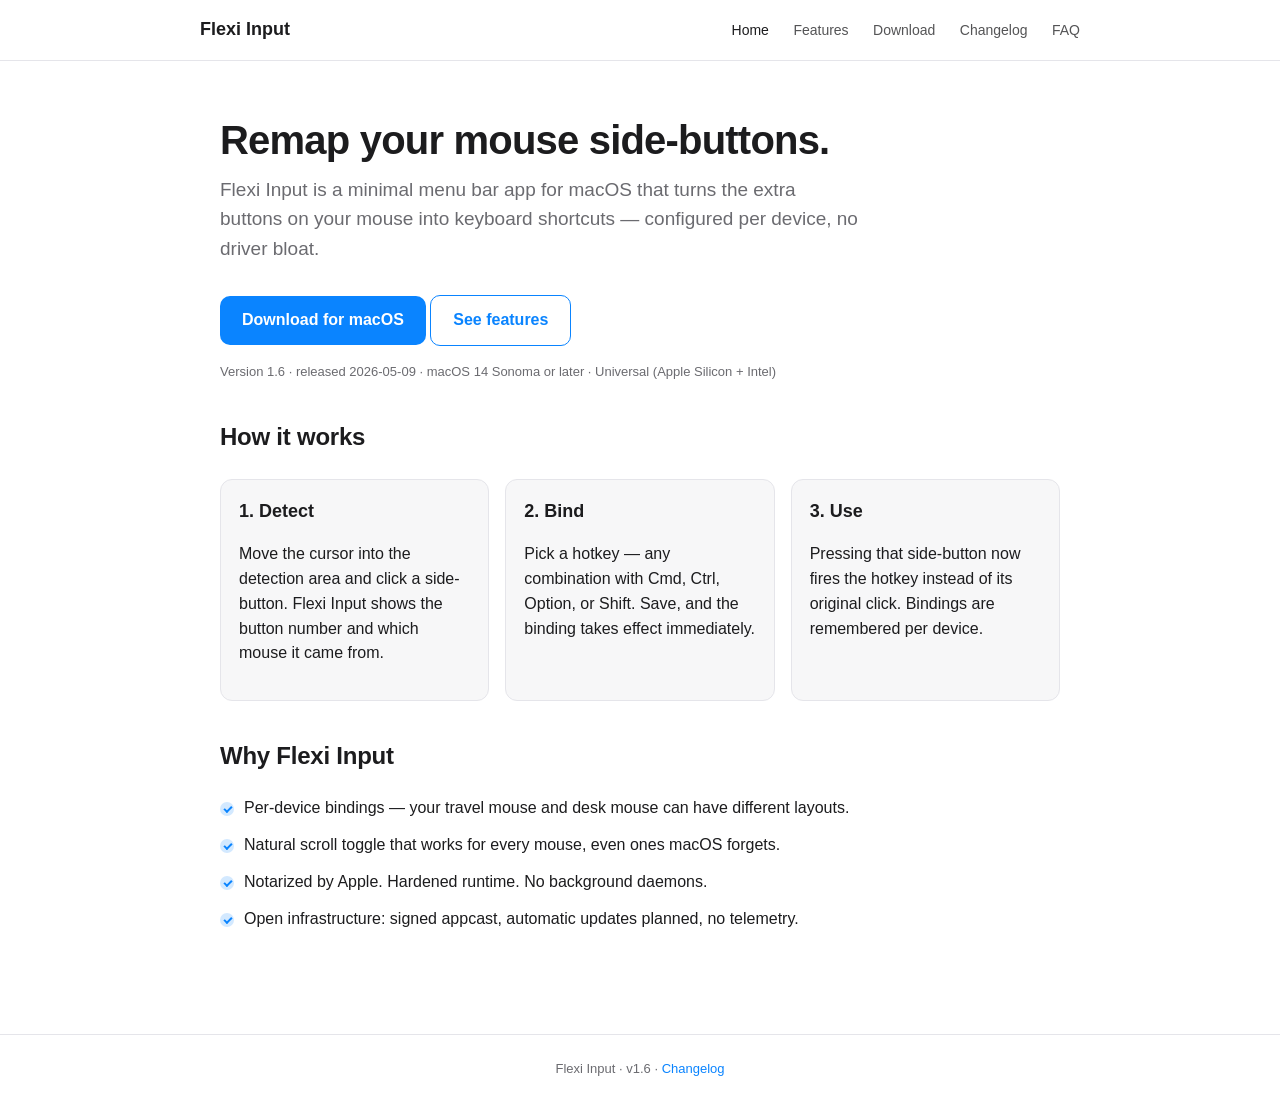
==== index.html @ a843cd30 "Publish Flexi Input v1.6" ====
<!doctype html>
<html lang="en">
<head>
    <meta charset="utf-8">
    <meta name="viewport" content="width=device-width, initial-scale=1">
    <title>Flexi Input — remap mouse side-buttons to any hotkey</title>
    <meta name="description" content="A tiny menu bar app for macOS that turns your mouse side-buttons into keyboard shortcuts, per device.">
    <link rel="stylesheet" href="styles.css">
</head>
<body>
    <header class="site">
        <div class="inner">
            <a class="brand" href="./">Flexi Input</a>
            <nav>
                <a href="./" class="active">Home</a>
                <a href="features.html">Features</a>
                <a href="download.html">Download</a>
                <a href="changelog.html">Changelog</a>
                <a href="faq.html">FAQ</a>
            </nav>
        </div>
    </header>

    <main class="container">
        <h1>Remap your mouse side-buttons.</h1>
        <p class="lede">Flexi Input is a minimal menu bar app for macOS that turns the extra buttons on your mouse into keyboard shortcuts — configured per device, no driver bloat.</p>

        <p>
            <a class="cta" href="https://github.com/duypv/flexiinput/releases/download/v1.6/FlexiInput-1.6.dmg">Download for macOS</a>
            <a class="cta secondary" href="features.html">See features</a>
        </p>
        <p class="meta">Version 1.6 · released 2026-05-09 · macOS 14 Sonoma or later · Universal (Apple Silicon + Intel)</p>

        <h2>How it works</h2>
        <div class="cards">
            <div class="card">
                <h3>1. Detect</h3>
                <p>Move the cursor into the detection area and click a side-button. Flexi Input shows the button number and which mouse it came from.</p>
            </div>
            <div class="card">
                <h3>2. Bind</h3>
                <p>Pick a hotkey — any combination with Cmd, Ctrl, Option, or Shift. Save, and the binding takes effect immediately.</p>
            </div>
            <div class="card">
                <h3>3. Use</h3>
                <p>Pressing that side-button now fires the hotkey instead of its original click. Bindings are remembered per device.</p>
            </div>
        </div>

        <h2>Why Flexi Input</h2>
        <ul class="checks">
            <li>Per-device bindings — your travel mouse and desk mouse can have different layouts.</li>
            <li>Natural scroll toggle that works for every mouse, even ones macOS forgets.</li>
            <li>Notarized by Apple. Hardened runtime. No background daemons.</li>
            <li>Open infrastructure: signed appcast, automatic updates planned, no telemetry.</li>
        </ul>
    </main>

    <footer class="site">
        Flexi Input · v1.6 · <a href="changelog.html">Changelog</a>
    </footer>
</body>
</html>
---- styles.css ----
:root {
    color-scheme: light dark;
    --bg: #ffffff;
    --fg: #1c1c1e;
    --muted: #6b6b70;
    --accent: #0a84ff;
    --accent-fg: #ffffff;
    --border: #e5e5ea;
    --card: #f7f7f8;
    --code-bg: #f1f1f3;
    --max: 880px;
}

@media (prefers-color-scheme: dark) {
    :root {
        --bg: #1c1c1e;
        --fg: #f5f5f7;
        --muted: #a1a1a6;
        --accent: #0a84ff;
        --accent-fg: #ffffff;
        --border: #2c2c2e;
        --card: #232325;
        --code-bg: #2c2c2e;
    }
}

* { box-sizing: border-box; }

html, body {
    margin: 0;
    padding: 0;
    background: var(--bg);
    color: var(--fg);
    font-family: -apple-system, BlinkMacSystemFont, "SF Pro Text", "Helvetica Neue", Arial, sans-serif;
    font-size: 16px;
    line-height: 1.55;
    -webkit-font-smoothing: antialiased;
}

a { color: var(--accent); text-decoration: none; }
a:hover { text-decoration: underline; }

.container {
    max-width: var(--max);
    margin: 0 auto;
    padding: 24px 20px 80px;
}

header.site {
    border-bottom: 1px solid var(--border);
    padding: 16px 20px;
}

header.site .inner {
    max-width: var(--max);
    margin: 0 auto;
    display: flex;
    align-items: center;
    justify-content: space-between;
    gap: 24px;
}

header.site .brand {
    font-weight: 600;
    font-size: 18px;
    color: var(--fg);
}

header.site nav a {
    color: var(--fg);
    margin-left: 20px;
    font-size: 14px;
    opacity: 0.75;
}

header.site nav a:hover,
header.site nav a.active {
    opacity: 1;
    text-decoration: none;
}

footer.site {
    border-top: 1px solid var(--border);
    padding: 24px 20px;
    color: var(--muted);
    font-size: 13px;
    text-align: center;
}

h1 { font-size: 40px; line-height: 1.15; margin: 32px 0 12px; letter-spacing: -0.02em; }
h2 { font-size: 24px; margin: 36px 0 12px; letter-spacing: -0.01em; }
h3 { font-size: 18px; margin: 24px 0 8px; }

.lede { font-size: 19px; color: var(--muted); margin: 0 0 32px; max-width: 640px; }

.cta {
    display: inline-flex;
    align-items: center;
    gap: 8px;
    background: var(--accent);
    color: var(--accent-fg);
    padding: 12px 22px;
    border-radius: 10px;
    font-weight: 600;
    font-size: 16px;
}
.cta:hover { text-decoration: none; opacity: 0.92; }
.cta.secondary {
    background: transparent;
    color: var(--accent);
    border: 1px solid var(--accent);
}

.meta {
    color: var(--muted);
    font-size: 13px;
    margin-top: 10px;
}

.cards {
    display: grid;
    grid-template-columns: repeat(auto-fit, minmax(240px, 1fr));
    gap: 16px;
    margin: 24px 0;
}
.card {
    background: var(--card);
    border: 1px solid var(--border);
    border-radius: 12px;
    padding: 18px;
}
.card h3 { margin-top: 0; }

pre, code {
    font-family: ui-monospace, SFMono-Regular, "SF Mono", Menlo, Consolas, monospace;
    font-size: 14px;
}
pre {
    background: var(--code-bg);
    padding: 12px 14px;
    border-radius: 8px;
    overflow-x: auto;
}
code { background: var(--code-bg); padding: 2px 6px; border-radius: 4px; }
pre code { background: transparent; padding: 0; }

.release {
    border: 1px solid var(--border);
    border-radius: 12px;
    padding: 16px 18px;
    margin-bottom: 14px;
    background: var(--card);
}
.release h2 { margin-top: 0; display: flex; align-items: baseline; gap: 12px; }
.release h2 small { color: var(--muted); font-size: 13px; font-weight: 400; }
.release pre { background: transparent; padding: 0; white-space: pre-wrap; }

ul.checks { list-style: none; padding: 0; }
ul.checks li { padding: 6px 0 6px 24px; position: relative; }
ul.checks li::before {
    content: "";
    position: absolute;
    left: 0; top: 12px;
    width: 14px; height: 14px;
    border-radius: 50%;
    background: var(--accent);
    opacity: 0.18;
}
ul.checks li::after {
    content: "";
    position: absolute;
    left: 4px; top: 16px;
    width: 6px; height: 3px;
    border-left: 2px solid var(--accent);
    border-bottom: 2px solid var(--accent);
    transform: rotate(-45deg);
}

details {
    border: 1px solid var(--border);
    border-radius: 10px;
    padding: 12px 16px;
    margin: 8px 0;
    background: var(--card);
}
details summary {
    cursor: pointer;
    font-weight: 500;
}
details[open] summary { margin-bottom: 8px; }
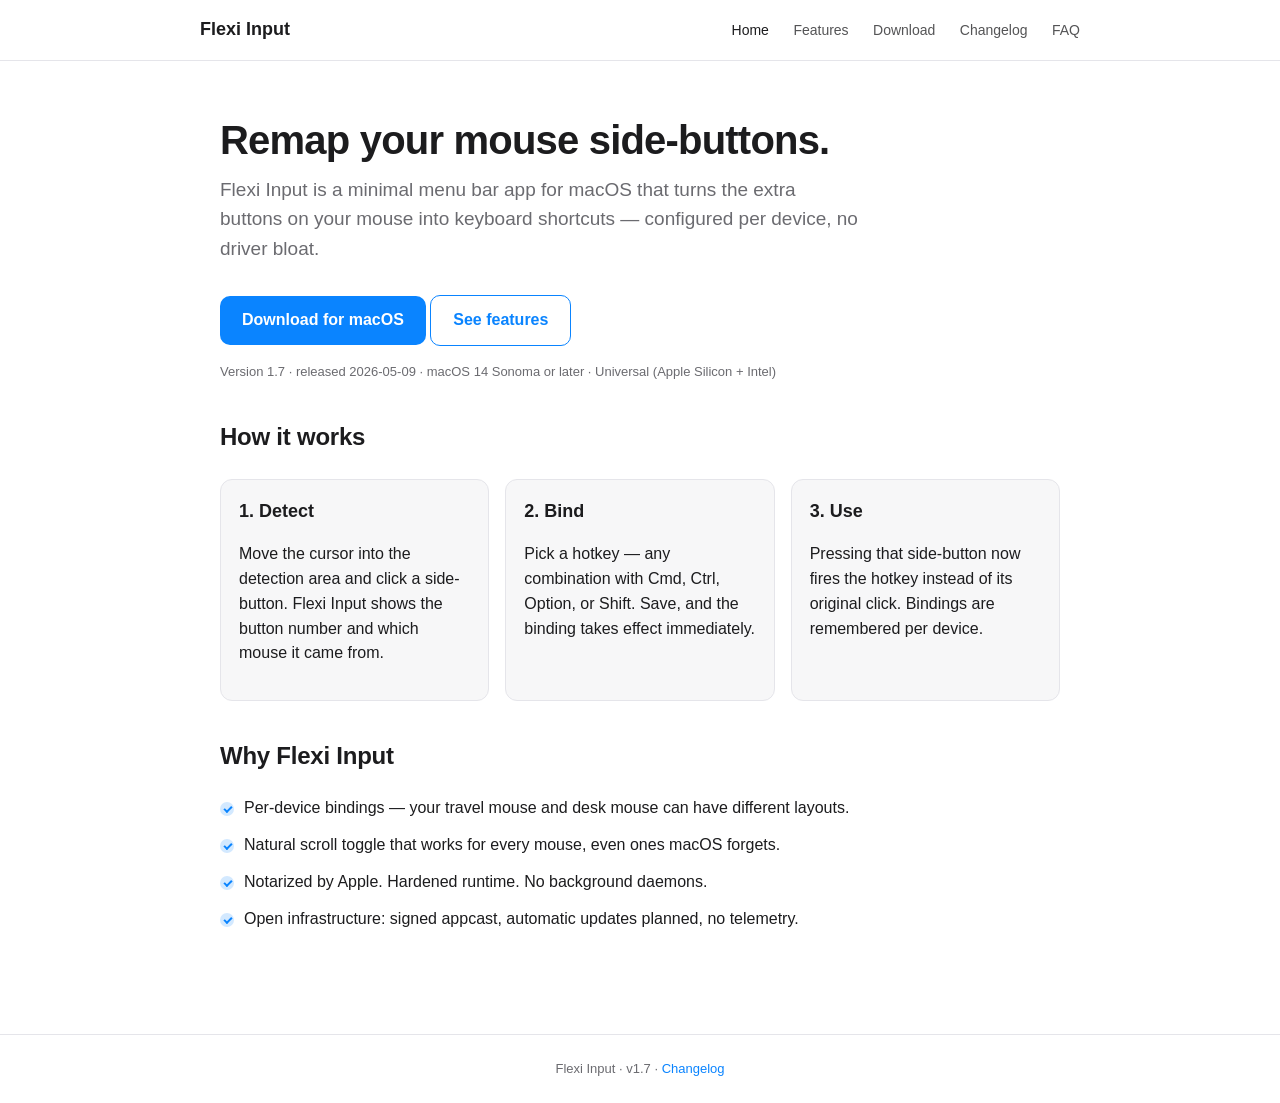
==== commit 18e64817: "Publish Flexi Input v1.7" ====
--- a/index.html
+++ b/index.html
@@ -26,10 +26,10 @@
         <p class="lede">Flexi Input is a minimal menu bar app for macOS that turns the extra buttons on your mouse into keyboard shortcuts — configured per device, no driver bloat.</p>
 
         <p>
-            <a class="cta" href="https://github.com/duypv/flexiinput/releases/download/v1.6/FlexiInput-1.6.dmg">Download for macOS</a>
+            <a class="cta" href="https://github.com/duypv/flexiinput/releases/download/v1.7/FlexiInput-1.7.dmg">Download for macOS</a>
             <a class="cta secondary" href="features.html">See features</a>
         </p>
-        <p class="meta">Version 1.6 · released 2026-05-09 · macOS 14 Sonoma or later · Universal (Apple Silicon + Intel)</p>
+        <p class="meta">Version 1.7 · released 2026-05-09 · macOS 14 Sonoma or later · Universal (Apple Silicon + Intel)</p>
 
         <h2>How it works</h2>
         <div class="cards">
@@ -57,7 +57,7 @@
     </main>
 
     <footer class="site">
-        Flexi Input · v1.6 · <a href="changelog.html">Changelog</a>
+        Flexi Input · v1.7 · <a href="changelog.html">Changelog</a>
     </footer>
 </body>
 </html>
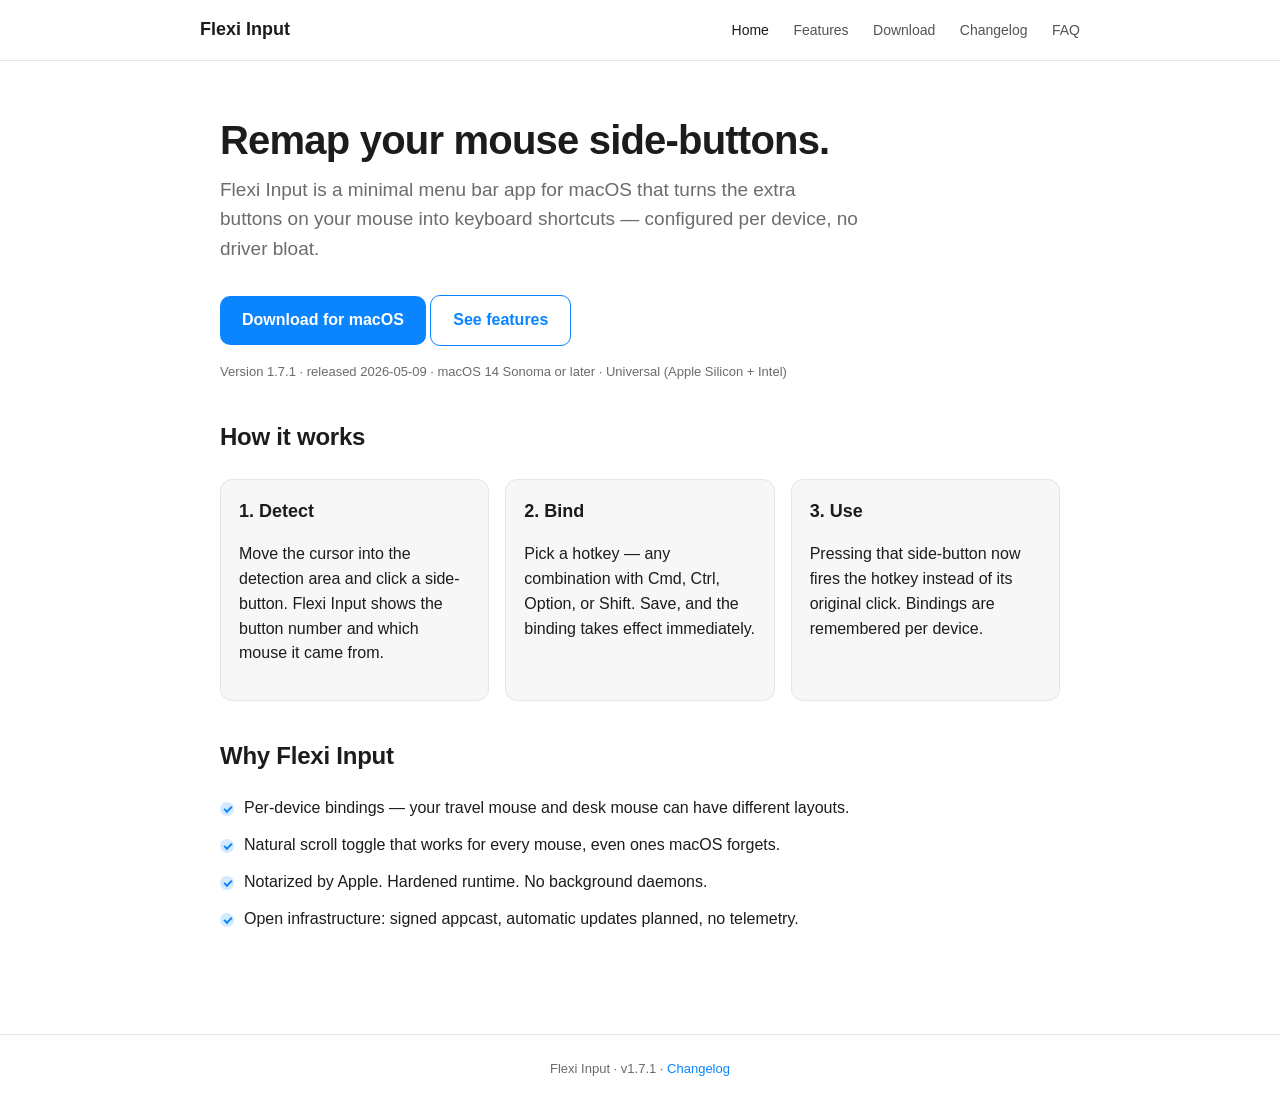
==== commit f4993cdd: "Publish Flexi Input v1.7.1" ====
--- a/index.html
+++ b/index.html
@@ -26,10 +26,10 @@
         <p class="lede">Flexi Input is a minimal menu bar app for macOS that turns the extra buttons on your mouse into keyboard shortcuts — configured per device, no driver bloat.</p>
 
         <p>
-            <a class="cta" href="https://github.com/duypv/flexiinput/releases/download/v1.7/FlexiInput-1.7.dmg">Download for macOS</a>
+            <a class="cta" href="https://github.com/duypv/flexiinput/releases/download/v1.7.1/FlexiInput-1.7.1.dmg">Download for macOS</a>
             <a class="cta secondary" href="features.html">See features</a>
         </p>
-        <p class="meta">Version 1.7 · released 2026-05-09 · macOS 14 Sonoma or later · Universal (Apple Silicon + Intel)</p>
+        <p class="meta">Version 1.7.1 · released 2026-05-09 · macOS 14 Sonoma or later · Universal (Apple Silicon + Intel)</p>
 
         <h2>How it works</h2>
         <div class="cards">
@@ -57,7 +57,7 @@
     </main>
 
     <footer class="site">
-        Flexi Input · v1.7 · <a href="changelog.html">Changelog</a>
+        Flexi Input · v1.7.1 · <a href="changelog.html">Changelog</a>
     </footer>
 </body>
 </html>
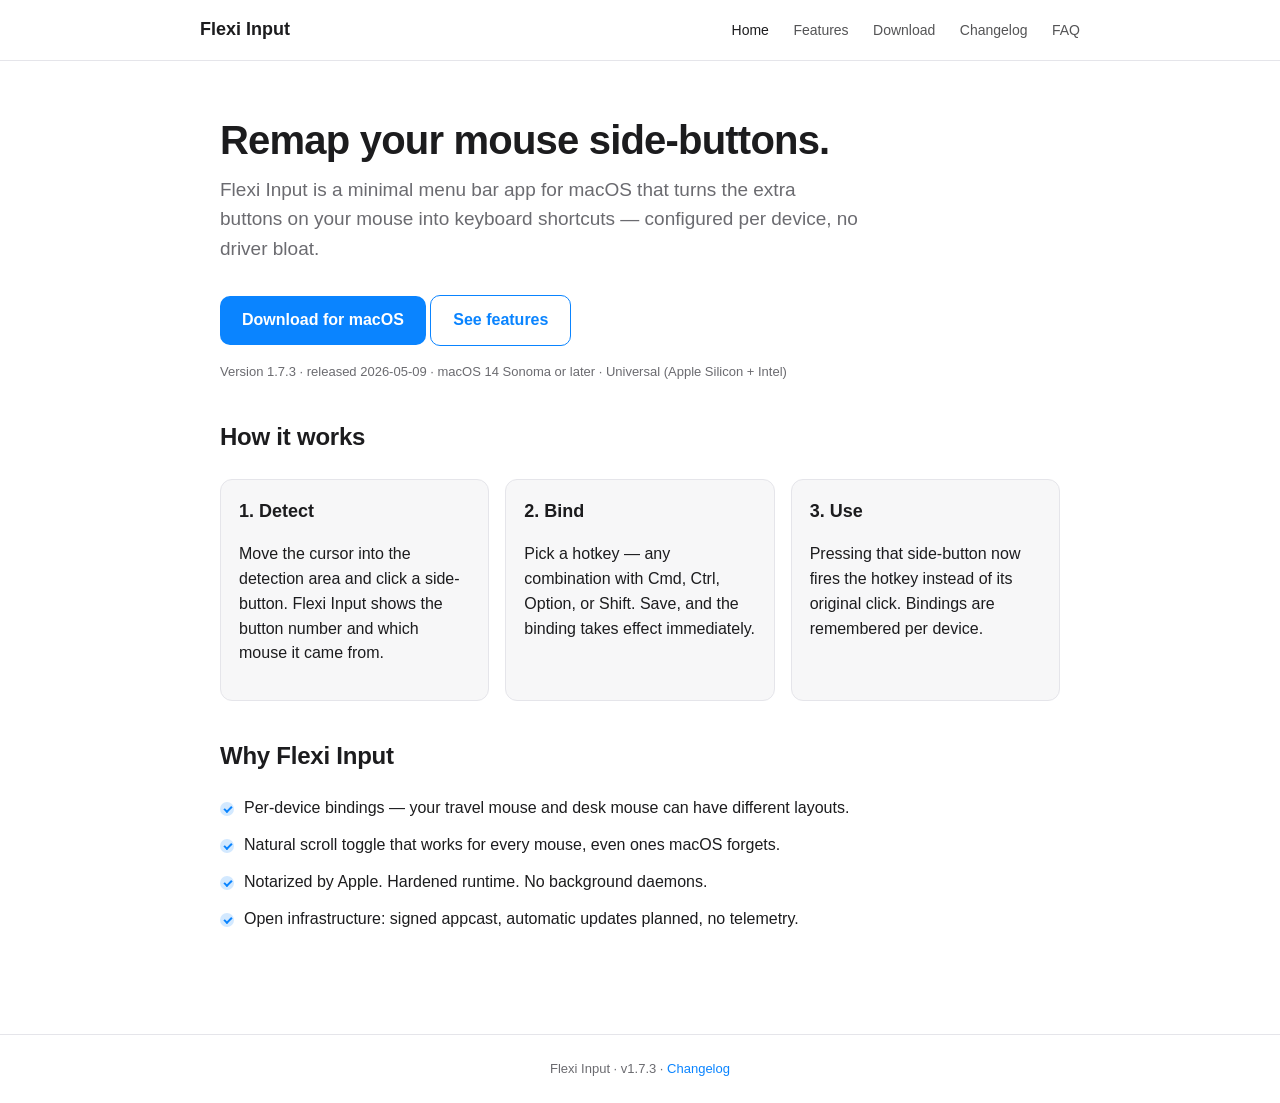
==== commit a9ec3c89: "Publish Flexi Input v1.7.3" ====
--- a/index.html
+++ b/index.html
@@ -26,10 +26,10 @@
         <p class="lede">Flexi Input is a minimal menu bar app for macOS that turns the extra buttons on your mouse into keyboard shortcuts — configured per device, no driver bloat.</p>
 
         <p>
-            <a class="cta" href="https://github.com/duypv/flexiinput/releases/download/v1.7.1/FlexiInput-1.7.1.dmg">Download for macOS</a>
+            <a class="cta" href="https://github.com/duypv/flexiinput/releases/download/v1.7.3/FlexiInput-1.7.3.dmg">Download for macOS</a>
             <a class="cta secondary" href="features.html">See features</a>
         </p>
-        <p class="meta">Version 1.7.1 · released 2026-05-09 · macOS 14 Sonoma or later · Universal (Apple Silicon + Intel)</p>
+        <p class="meta">Version 1.7.3 · released 2026-05-09 · macOS 14 Sonoma or later · Universal (Apple Silicon + Intel)</p>
 
         <h2>How it works</h2>
         <div class="cards">
@@ -57,7 +57,7 @@
     </main>
 
     <footer class="site">
-        Flexi Input · v1.7.1 · <a href="changelog.html">Changelog</a>
+        Flexi Input · v1.7.3 · <a href="changelog.html">Changelog</a>
     </footer>
 </body>
 </html>
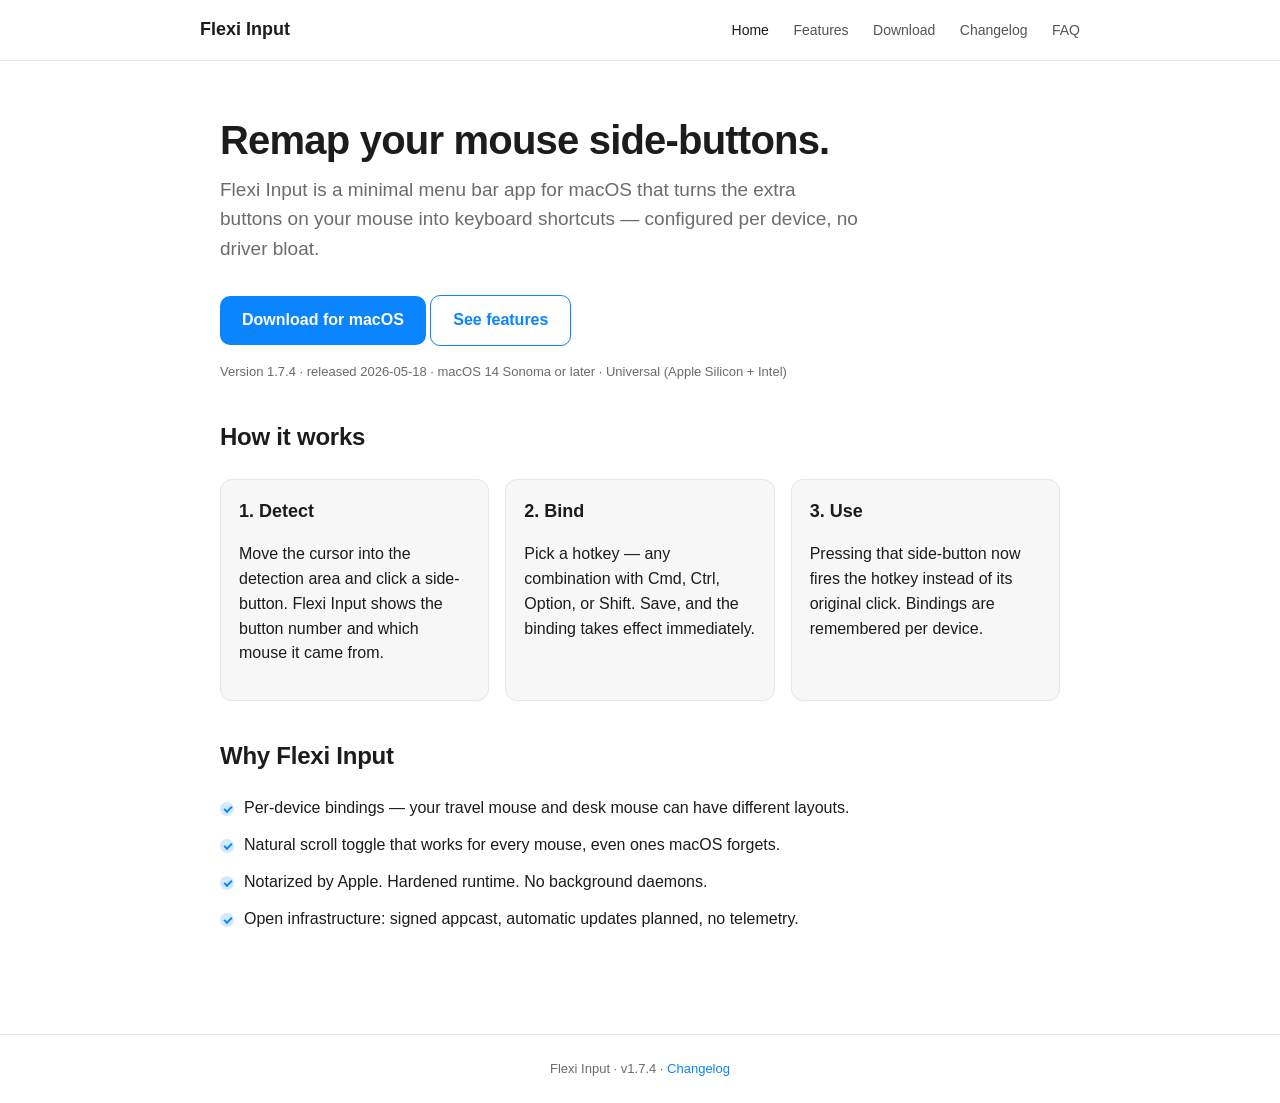
==== commit 71ebf847: "Publish Flexi Input v1.7.4" ====
--- a/index.html
+++ b/index.html
@@ -26,10 +26,10 @@
         <p class="lede">Flexi Input is a minimal menu bar app for macOS that turns the extra buttons on your mouse into keyboard shortcuts — configured per device, no driver bloat.</p>
 
         <p>
-            <a class="cta" href="https://github.com/duypv/flexiinput/releases/download/v1.7.3/FlexiInput-1.7.3.dmg">Download for macOS</a>
+            <a class="cta" href="https://github.com/duypv/flexiinput/releases/download/v1.7.4/FlexiInput-1.7.4.dmg">Download for macOS</a>
             <a class="cta secondary" href="features.html">See features</a>
         </p>
-        <p class="meta">Version 1.7.3 · released 2026-05-09 · macOS 14 Sonoma or later · Universal (Apple Silicon + Intel)</p>
+        <p class="meta">Version 1.7.4 · released 2026-05-18 · macOS 14 Sonoma or later · Universal (Apple Silicon + Intel)</p>
 
         <h2>How it works</h2>
         <div class="cards">
@@ -57,7 +57,7 @@
     </main>
 
     <footer class="site">
-        Flexi Input · v1.7.3 · <a href="changelog.html">Changelog</a>
+        Flexi Input · v1.7.4 · <a href="changelog.html">Changelog</a>
     </footer>
 </body>
 </html>
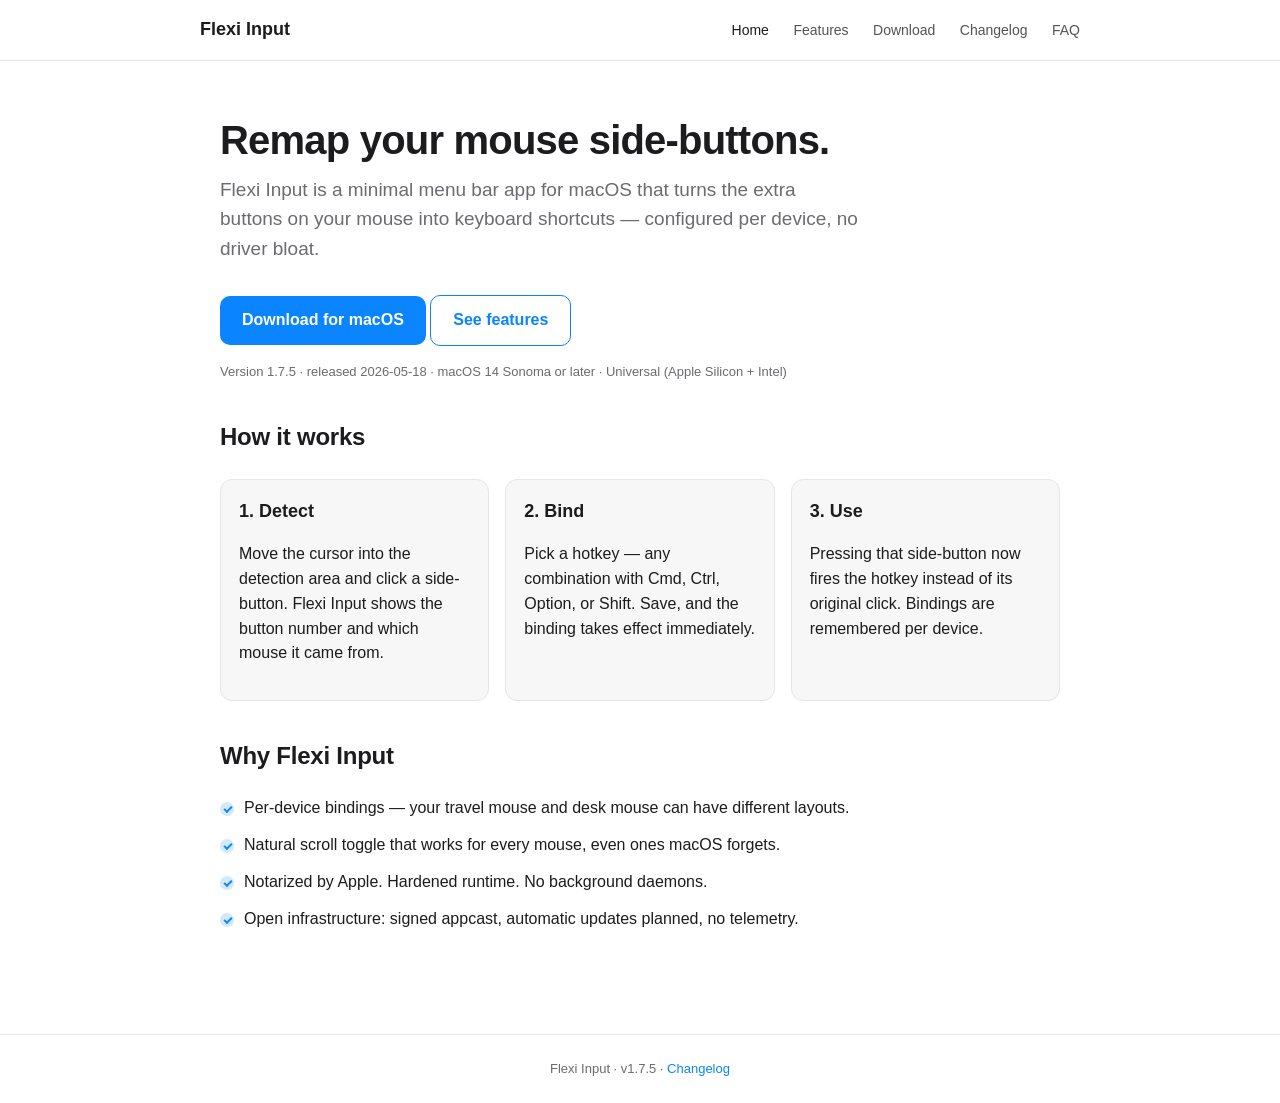
==== commit d1b0801f: "Publish Flexi Input v1.7.5" ====
--- a/index.html
+++ b/index.html
@@ -26,10 +26,10 @@
         <p class="lede">Flexi Input is a minimal menu bar app for macOS that turns the extra buttons on your mouse into keyboard shortcuts — configured per device, no driver bloat.</p>
 
         <p>
-            <a class="cta" href="https://github.com/duypv/flexiinput/releases/download/v1.7.4/FlexiInput-1.7.4.dmg">Download for macOS</a>
+            <a class="cta" href="https://github.com/duypv/flexiinput/releases/download/v1.7.5/FlexiInput-1.7.5.dmg">Download for macOS</a>
             <a class="cta secondary" href="features.html">See features</a>
         </p>
-        <p class="meta">Version 1.7.4 · released 2026-05-18 · macOS 14 Sonoma or later · Universal (Apple Silicon + Intel)</p>
+        <p class="meta">Version 1.7.5 · released 2026-05-18 · macOS 14 Sonoma or later · Universal (Apple Silicon + Intel)</p>
 
         <h2>How it works</h2>
         <div class="cards">
@@ -57,7 +57,7 @@
     </main>
 
     <footer class="site">
-        Flexi Input · v1.7.4 · <a href="changelog.html">Changelog</a>
+        Flexi Input · v1.7.5 · <a href="changelog.html">Changelog</a>
     </footer>
 </body>
 </html>
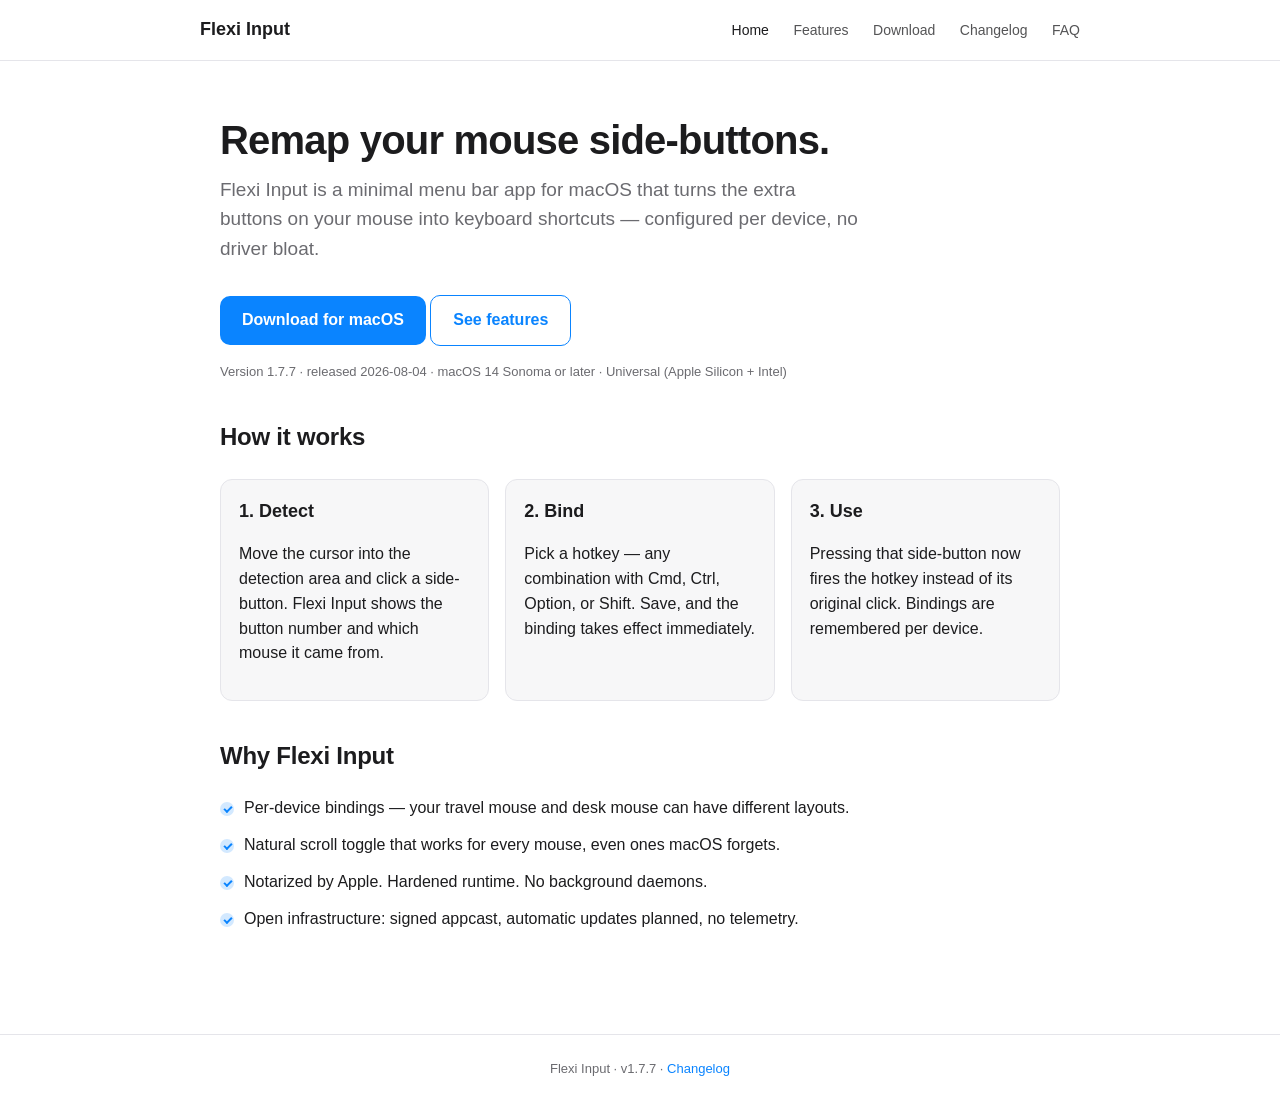
==== commit 79496d5e: "Publish Flexi Input v1.7.7" ====
--- a/index.html
+++ b/index.html
@@ -26,10 +26,10 @@
         <p class="lede">Flexi Input is a minimal menu bar app for macOS that turns the extra buttons on your mouse into keyboard shortcuts — configured per device, no driver bloat.</p>
 
         <p>
-            <a class="cta" href="https://github.com/duypv/flexiinput/releases/download/v1.7.5/FlexiInput-1.7.5.dmg">Download for macOS</a>
+            <a class="cta" href="https://github.com/duypv/flexiinput/releases/download/v1.7.7/FlexiInput-1.7.7.dmg">Download for macOS</a>
             <a class="cta secondary" href="features.html">See features</a>
         </p>
-        <p class="meta">Version 1.7.5 · released 2026-05-18 · macOS 14 Sonoma or later · Universal (Apple Silicon + Intel)</p>
+        <p class="meta">Version 1.7.7 · released 2026-08-04 · macOS 14 Sonoma or later · Universal (Apple Silicon + Intel)</p>
 
         <h2>How it works</h2>
         <div class="cards">
@@ -57,7 +57,7 @@
     </main>
 
     <footer class="site">
-        Flexi Input · v1.7.5 · <a href="changelog.html">Changelog</a>
+        Flexi Input · v1.7.7 · <a href="changelog.html">Changelog</a>
     </footer>
 </body>
 </html>
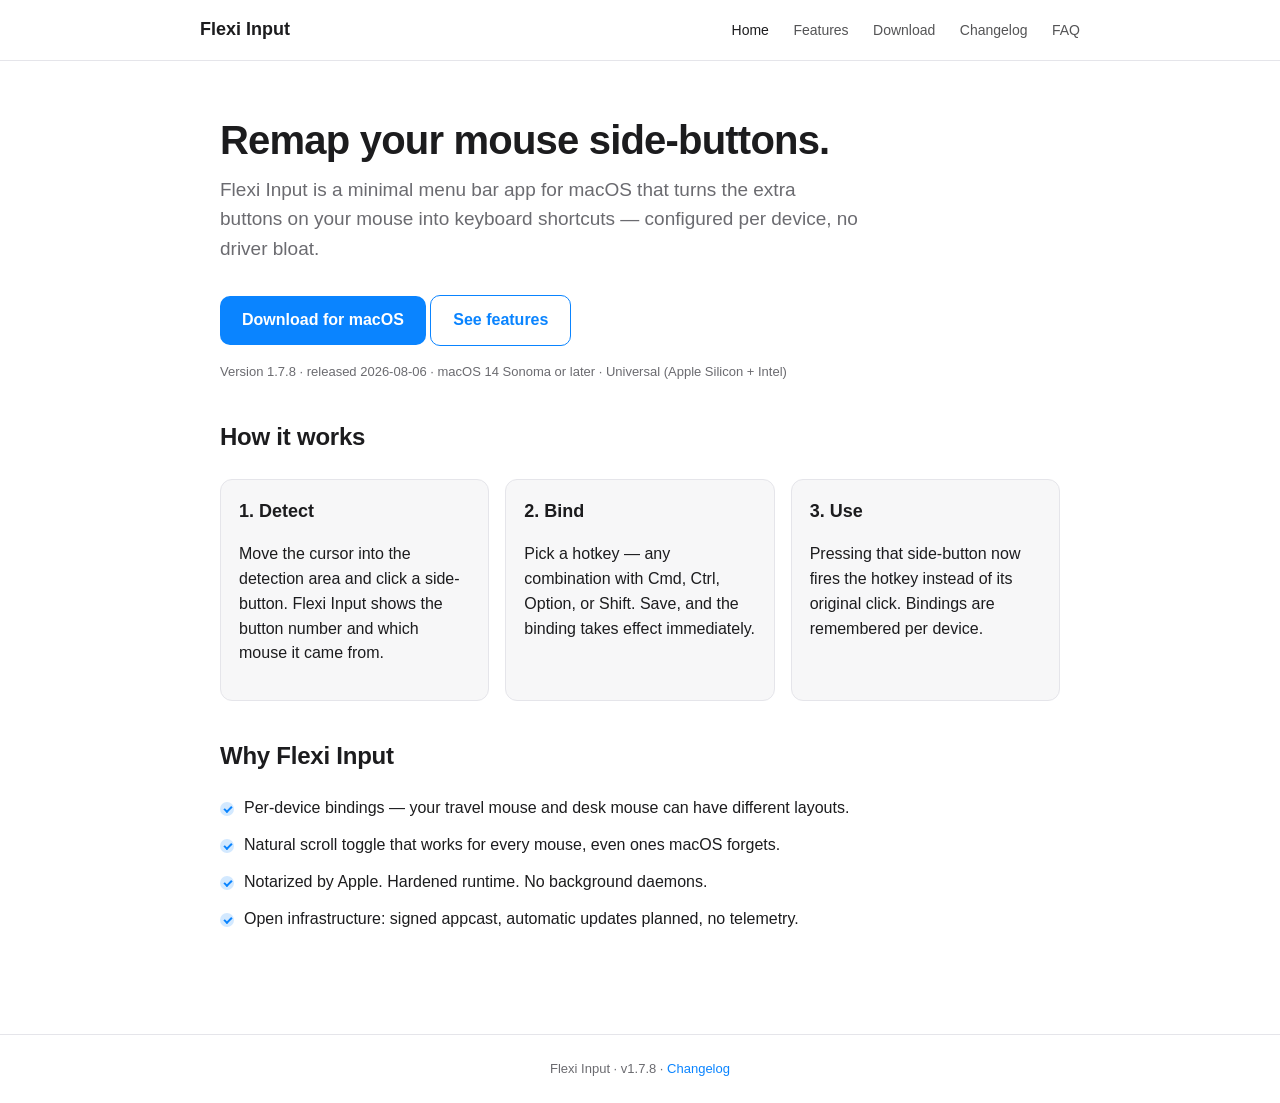
==== commit 04b8898b: "Publish Flexi Input v1.7.8" ====
--- a/index.html
+++ b/index.html
@@ -26,10 +26,10 @@
         <p class="lede">Flexi Input is a minimal menu bar app for macOS that turns the extra buttons on your mouse into keyboard shortcuts — configured per device, no driver bloat.</p>
 
         <p>
-            <a class="cta" href="https://github.com/duypv/flexiinput/releases/download/v1.7.7/FlexiInput-1.7.7.dmg">Download for macOS</a>
+            <a class="cta" href="https://github.com/duypv/flexiinput/releases/download/v1.7.8/FlexiInput-1.7.8.dmg">Download for macOS</a>
             <a class="cta secondary" href="features.html">See features</a>
         </p>
-        <p class="meta">Version 1.7.7 · released 2026-08-04 · macOS 14 Sonoma or later · Universal (Apple Silicon + Intel)</p>
+        <p class="meta">Version 1.7.8 · released 2026-08-06 · macOS 14 Sonoma or later · Universal (Apple Silicon + Intel)</p>
 
         <h2>How it works</h2>
         <div class="cards">
@@ -57,7 +57,7 @@
     </main>
 
     <footer class="site">
-        Flexi Input · v1.7.7 · <a href="changelog.html">Changelog</a>
+        Flexi Input · v1.7.8 · <a href="changelog.html">Changelog</a>
     </footer>
 </body>
 </html>
